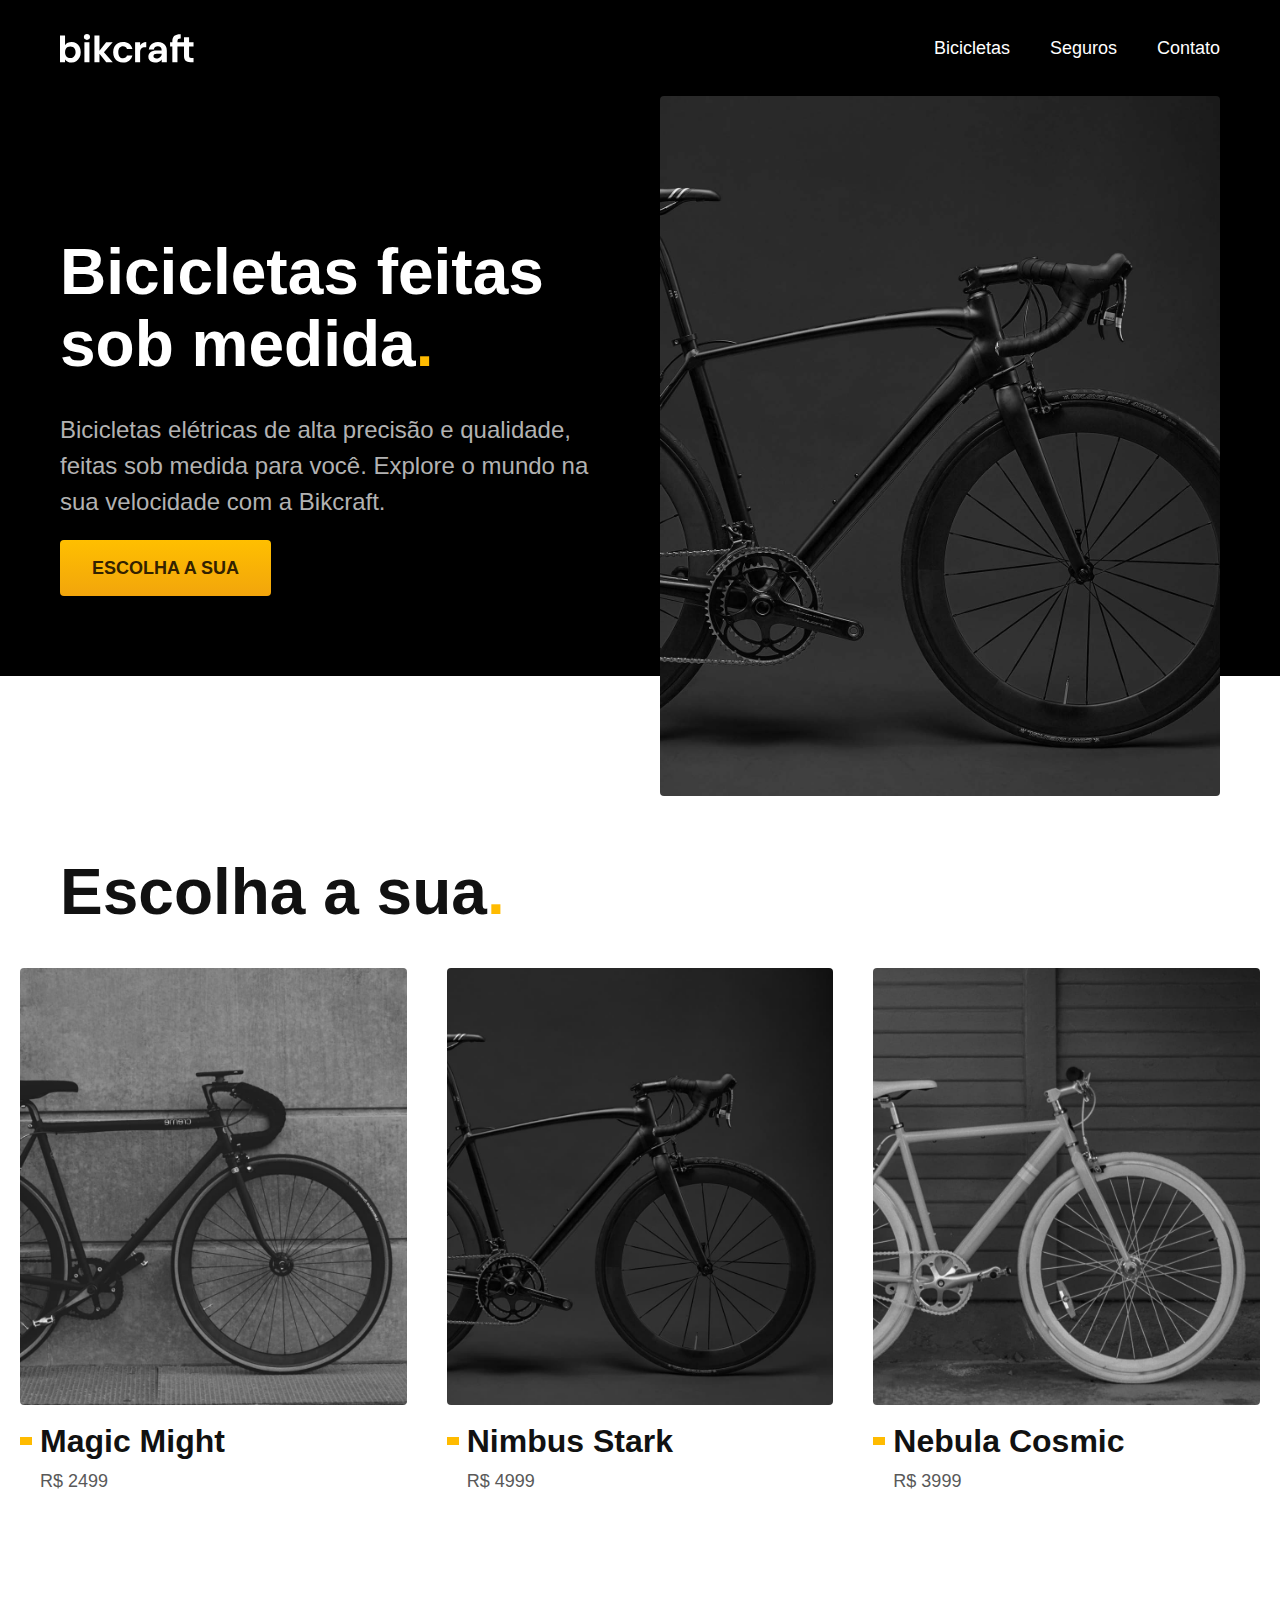
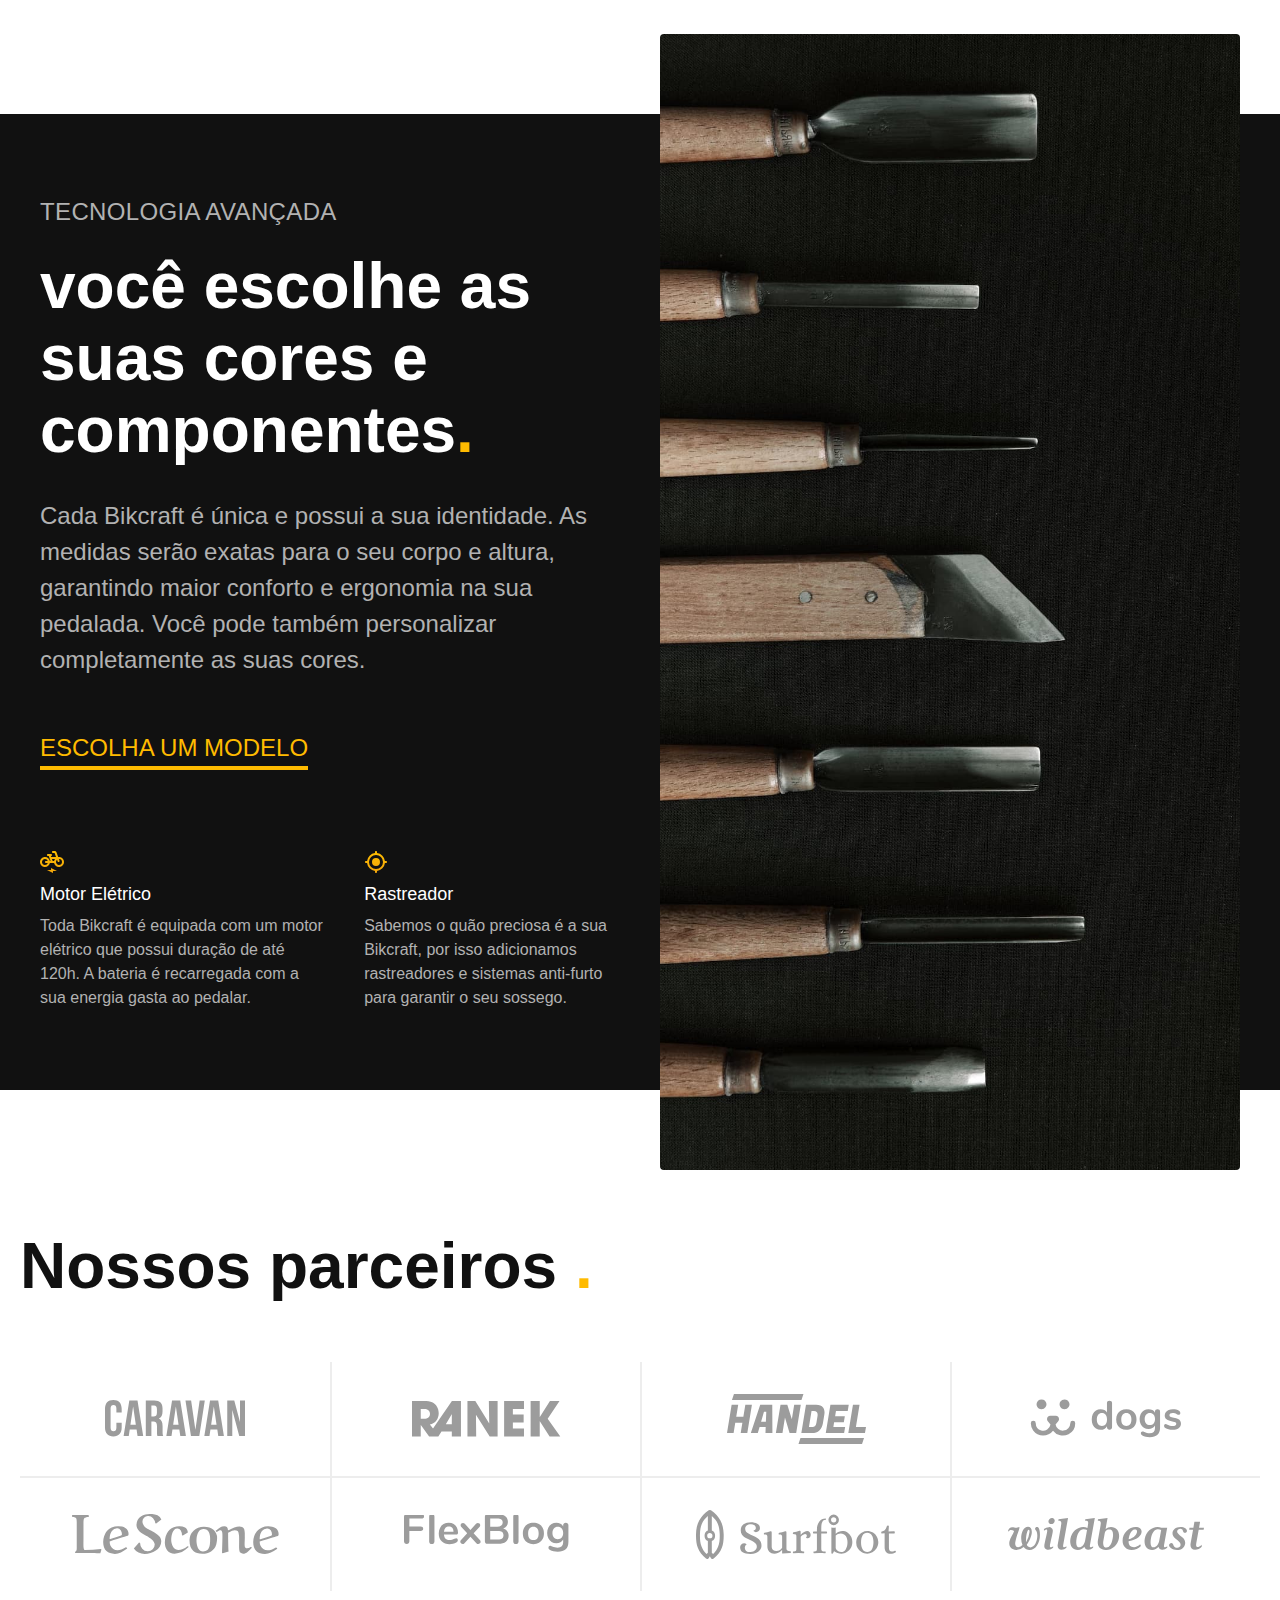
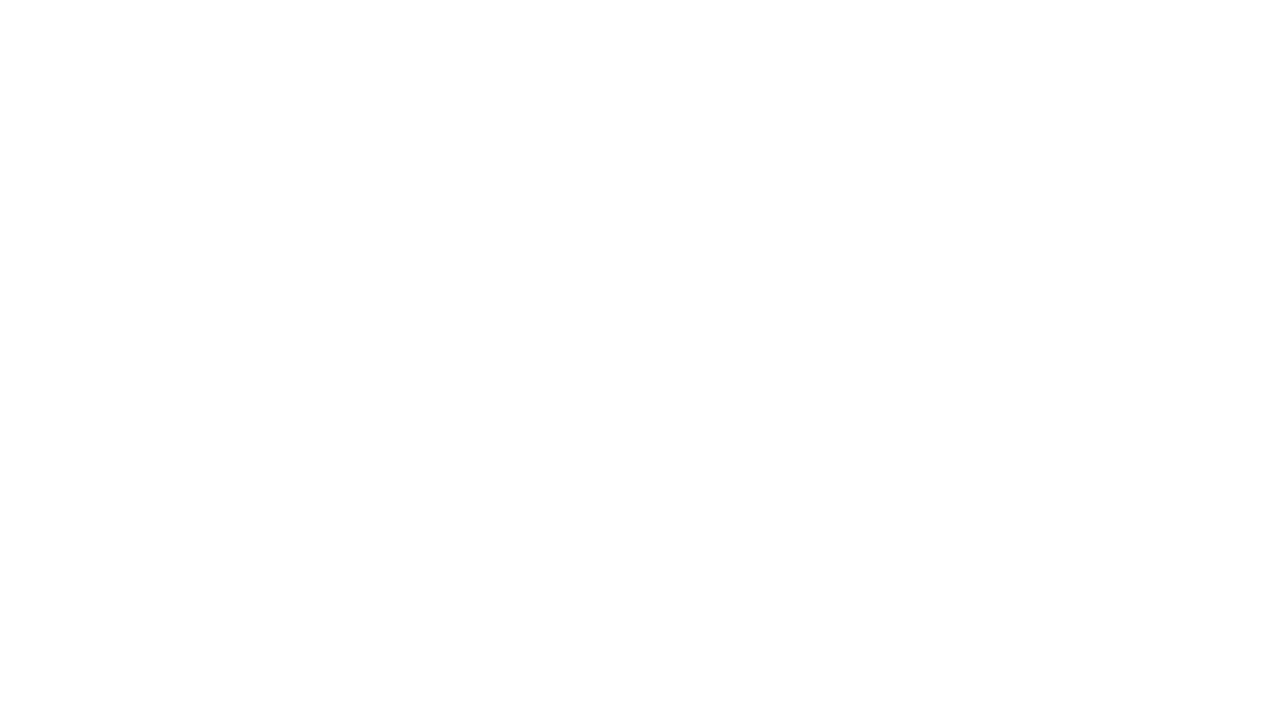
==== index.html @ 850399f4 "commit-init" ====
<!DOCTYPE html>
<html lang="pt-br">

<head>
  <meta charset="UTF-8">
  <meta name="viewport" content="width=device-width, initial-scale=1.0">

  <title>Bikcraft - Bicicletas Elétricas</title>
  <meta name="description" content="Bicicletas elétricas de alta precisão e qualidade,  feitas sob medida para o cliente. Explore o mundo na sua velocidade com a Bikcraft.">

  <link rel="stylesheet" href="./css/style.css">
</head>

<body>
  <header class="header-bg">
    <div class="header">
      <a href="./">
        <img src="./img/bikcraft.svg" alt="Bikcraft">
      </a>

      <nav aria-label="primaria">
        <ul class="header-menu font-1-m cor-0">
          <li><a href="./bicicletas.html">Bicicletas</a></li>
          <li><a href="./seguros.html">Seguros</a></li>
          <li><a href="./contato.html">Contato</a></li>
        </ul>
      </nav>
    </div>
  </header>

  <main class="introducao-bg">
    <div class="introducao">
      <div class="introducao-conteudo">
        <h1 class="font-1-xxl cor-0">Bicicletas feitas sob medida<span class="cor-p1">.</span></h1>
        <p class="font-2-l cor-5">Bicicletas elétricas de alta precisão e qualidade, feitas sob medida para você. Explore o mundo na sua velocidade com a Bikcraft.</p>
        <a class="botao" href="./bicicletas.html">Escolha a sua</a>
      </div>
      <div>
        <img src="./img/fotos/introducao.jpg" alt="Bicicleta elétrica preta.">
      </div>
    </div>
  </main>

  <article class="bicicletas-lista">
    <h2 class="font-1-xxl">Escolha a sua<span class="cor-p1">.</span></h2>

    <ul>
      <li>
        <a href="./bicicletas/magic.html">
          <img src="./img/bicicletas/magic-home.jpg" alt="Bicicleta preta">
          <h3 class="font-1-xl">Magic Might</h3>
          <span class="font-2-m cor-8">R$ 2499</span>
        </a>
      </li>
      <li>
        <a href="./bicicletas/nimbus.html">
          <img src="./img/bicicletas/nimbus-home.jpg" alt="Bicicleta preta">
          <h3 class="font-1-xl">Nimbus Stark</h3>
          <span class="font-2-m cor-8">R$ 4999</span>
        </a>
      </li>
      <li>
        <a href="./bicicletas/nebula.html">
          <img src="./img/bicicletas/nebula-home.jpg" alt="Bicicleta preta">
          <h3 class="font-1-xl">Nebula Cosmic</h3>
          <span class="font-2-m cor-8">R$ 3999</span>
        </a>
      </li>
    </ul>
  </article>
  <article class="tec-bg">
    <div class="tecnologia-container">
      <div class="tec-left">
        <span class=" font-2-l-b cor-5">Tecnologia Avançada</span>
        <h2 class="font-1-xxl cor-0">você escolhe as suas cores e componentes<span class="cor-p1">.</span></h2>
        <p class="font-2-l cor-5">Cada Bikcraft é única e possui a sua identidade. As medidas serão exatas para o seu corpo e altura, garantindo maior conforto e ergonomia na sua pedalada. Você pode também personalizar completamente as suas cores.</p>
        <a class="link cor-p2" href="">ESCOLHA UM MODELO</a>
        <div>
          <div>
            <img src="./img/icones/eletrica.svg" alt="">
            <h3 class=" font-1-m cor-0">Motor Elétrico</h3>
            <p class=" font-2-s cor-5">Toda Bikcraft é equipada com um motor elétrico que possui duração de até 120h. A bateria é recarregada com a sua energia gasta ao pedalar.</p>
            </div>
          <div>
            <img src="./img/icones/rastreador.svg" alt="">
            <h3 class="font-1-m cor-0">Rastreador</h3>
            <p class="font-2-s cor-5">Sabemos o quão preciosa é a sua Bikcraft, por isso adicionamos rastreadores e sistemas anti-furto para garantir o seu sossego.</p>
            </div>
        </div>   
      </div>
      <div class="tec-right">
        <img src="./img/fotos/tecnologia.jpg" alt="">
      </div>
    </div>
  </article>
  <section class="parceiros-lista" aria-label="Parceiros">
    <h2 class="font-1-xxl">Nossos parceiros <span class="cor-p1">.</span></h2>
      <ul>
        <li id="1" class="borda-botton"><img src="./img/parceiros/caravan.svg" alt=""></li>
        <li id="2" class="borda-left borda-botton"><img src="/img/parceiros/ranek.svg" alt=""></li>
        <li id="3" class="borda-left borda-botton" ><img src="/img/parceiros/handel.svg" alt=""></li>
        <li id="4" class="borda-left borda-botton "><img src="/img/parceiros/dogs.svg" alt=""></li>
        <li id="5"><img src="/img/parceiros/lescone.svg" alt=""></li>
        <li id="6" class="borda-left"><img src="/img/parceiros/flexblog.svg" alt=""></li>
        <li id="7" class="borda-left"><img src="/img/parceiros/surfbot.svg" alt=""></li>
        <li id="8" class="borda-left"><img src="/img/parceiros/wildbeast.svg" alt=""></li>
      </ul>
  </section>
</body>

</html>
---- css/style.css ----
@import "./global/global.css";
@import "./utilidades/tipografia.css";
@import "./utilidades/cores.css";

@import "./global/header.css";

/* Utilidades */
@import "./utilidades/componentes.css";

/* Home */
@import "./home/introducao.css";
@import "./home/tecnologia.css";
@import "./home/parceiros.css";

/* Bicicletas */
@import "./bicicletas/bicicletas-lista.css";
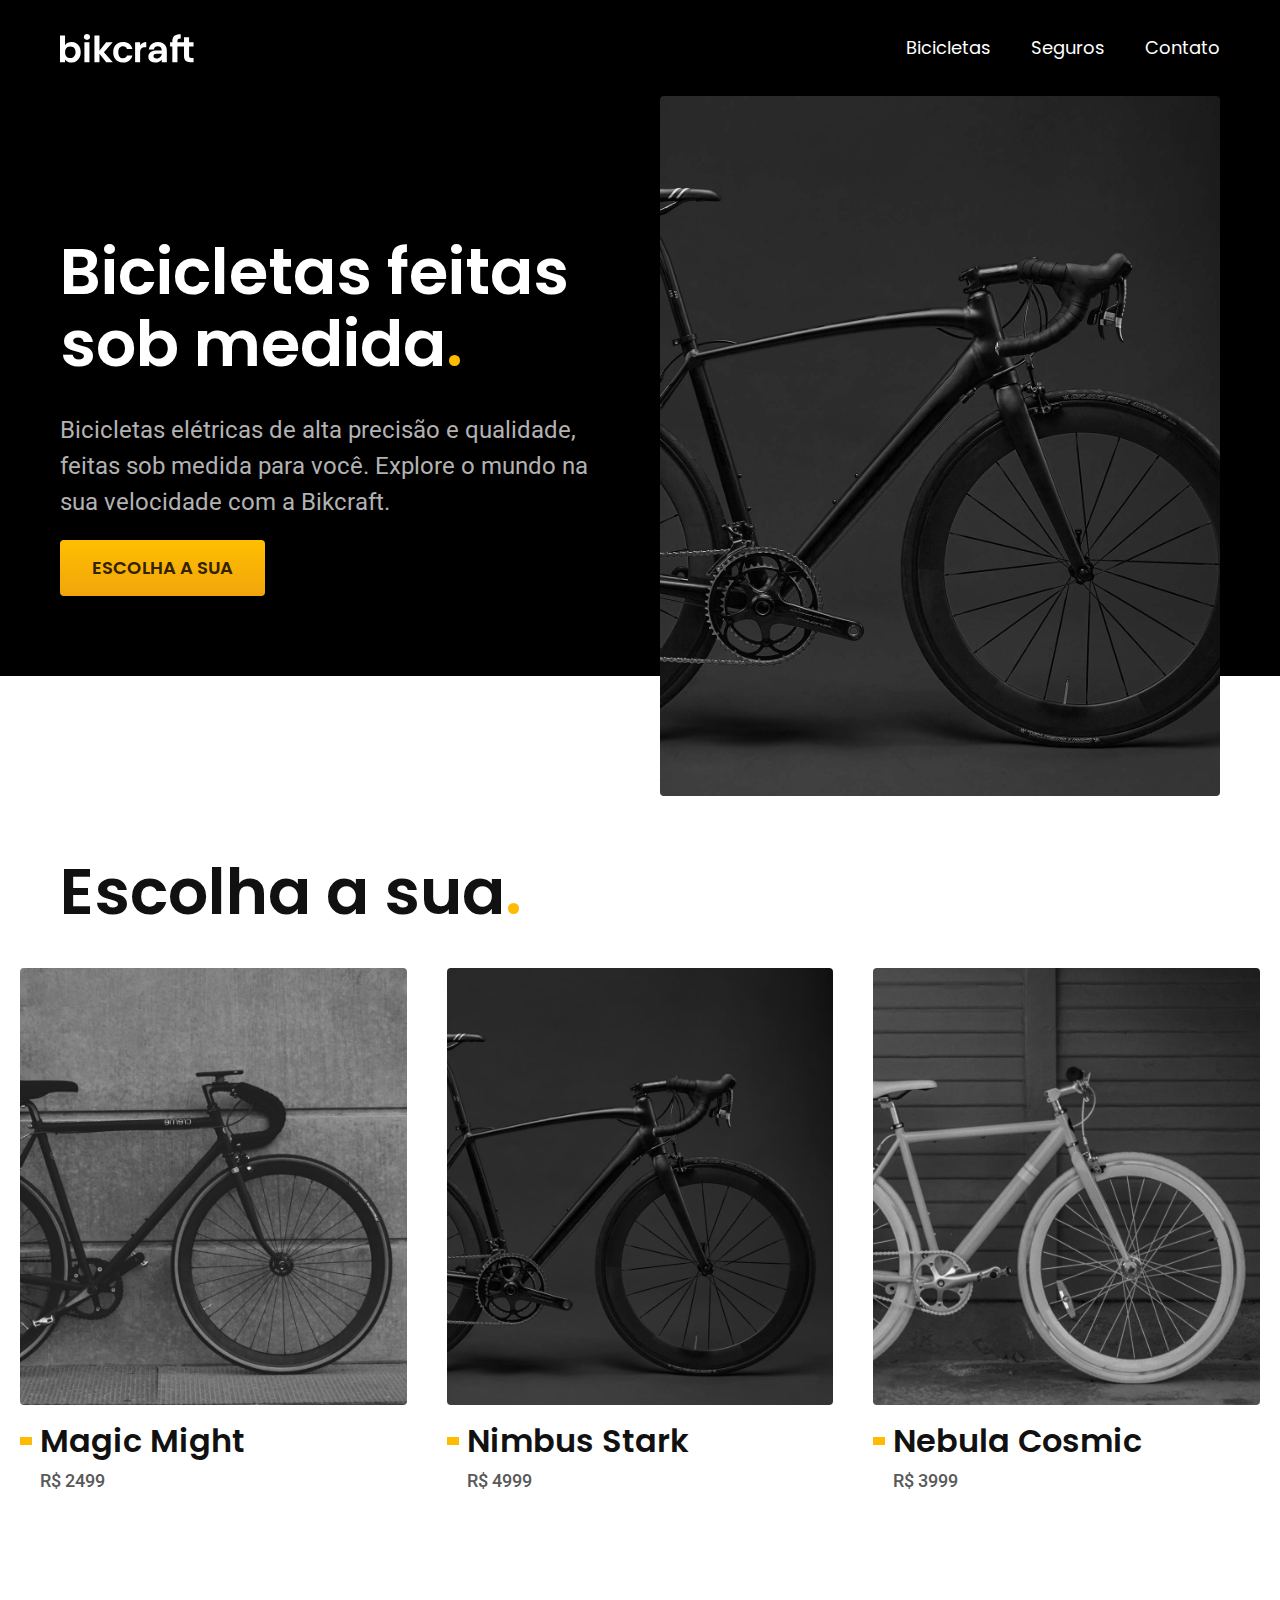
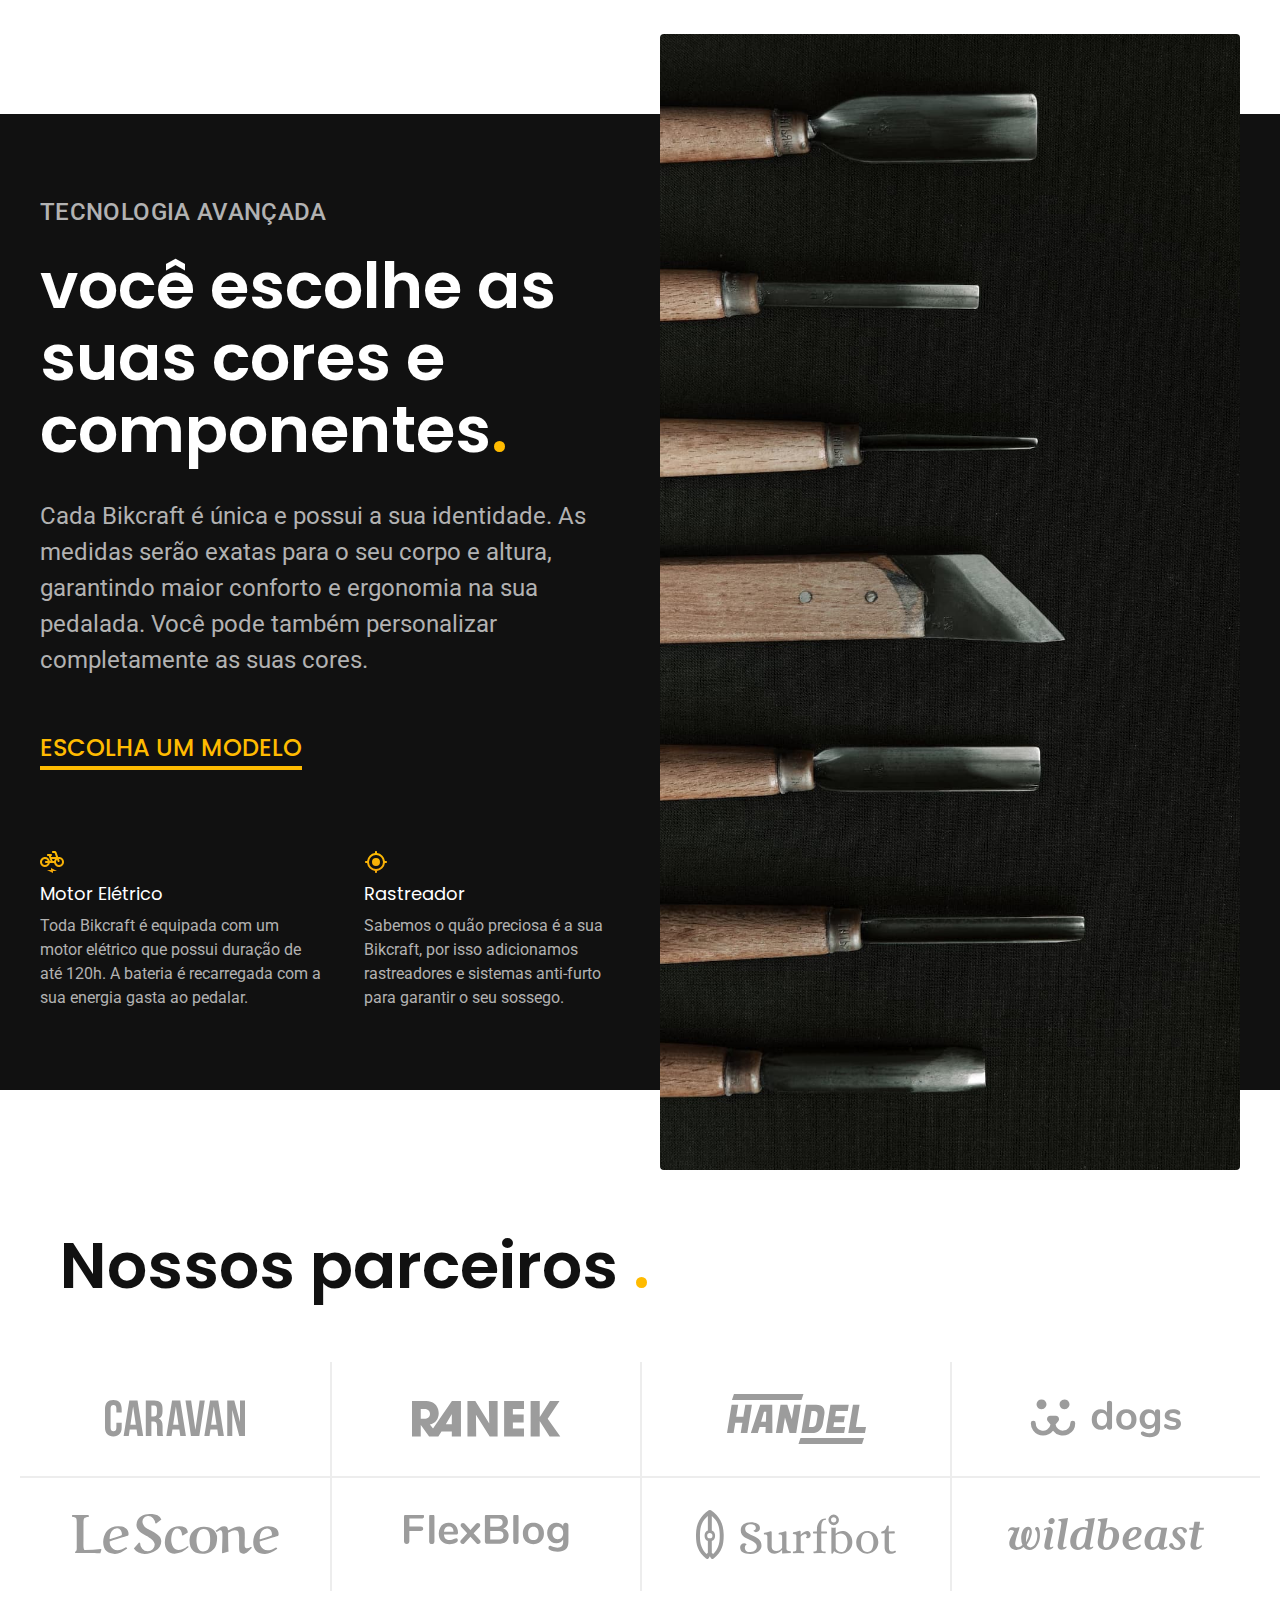
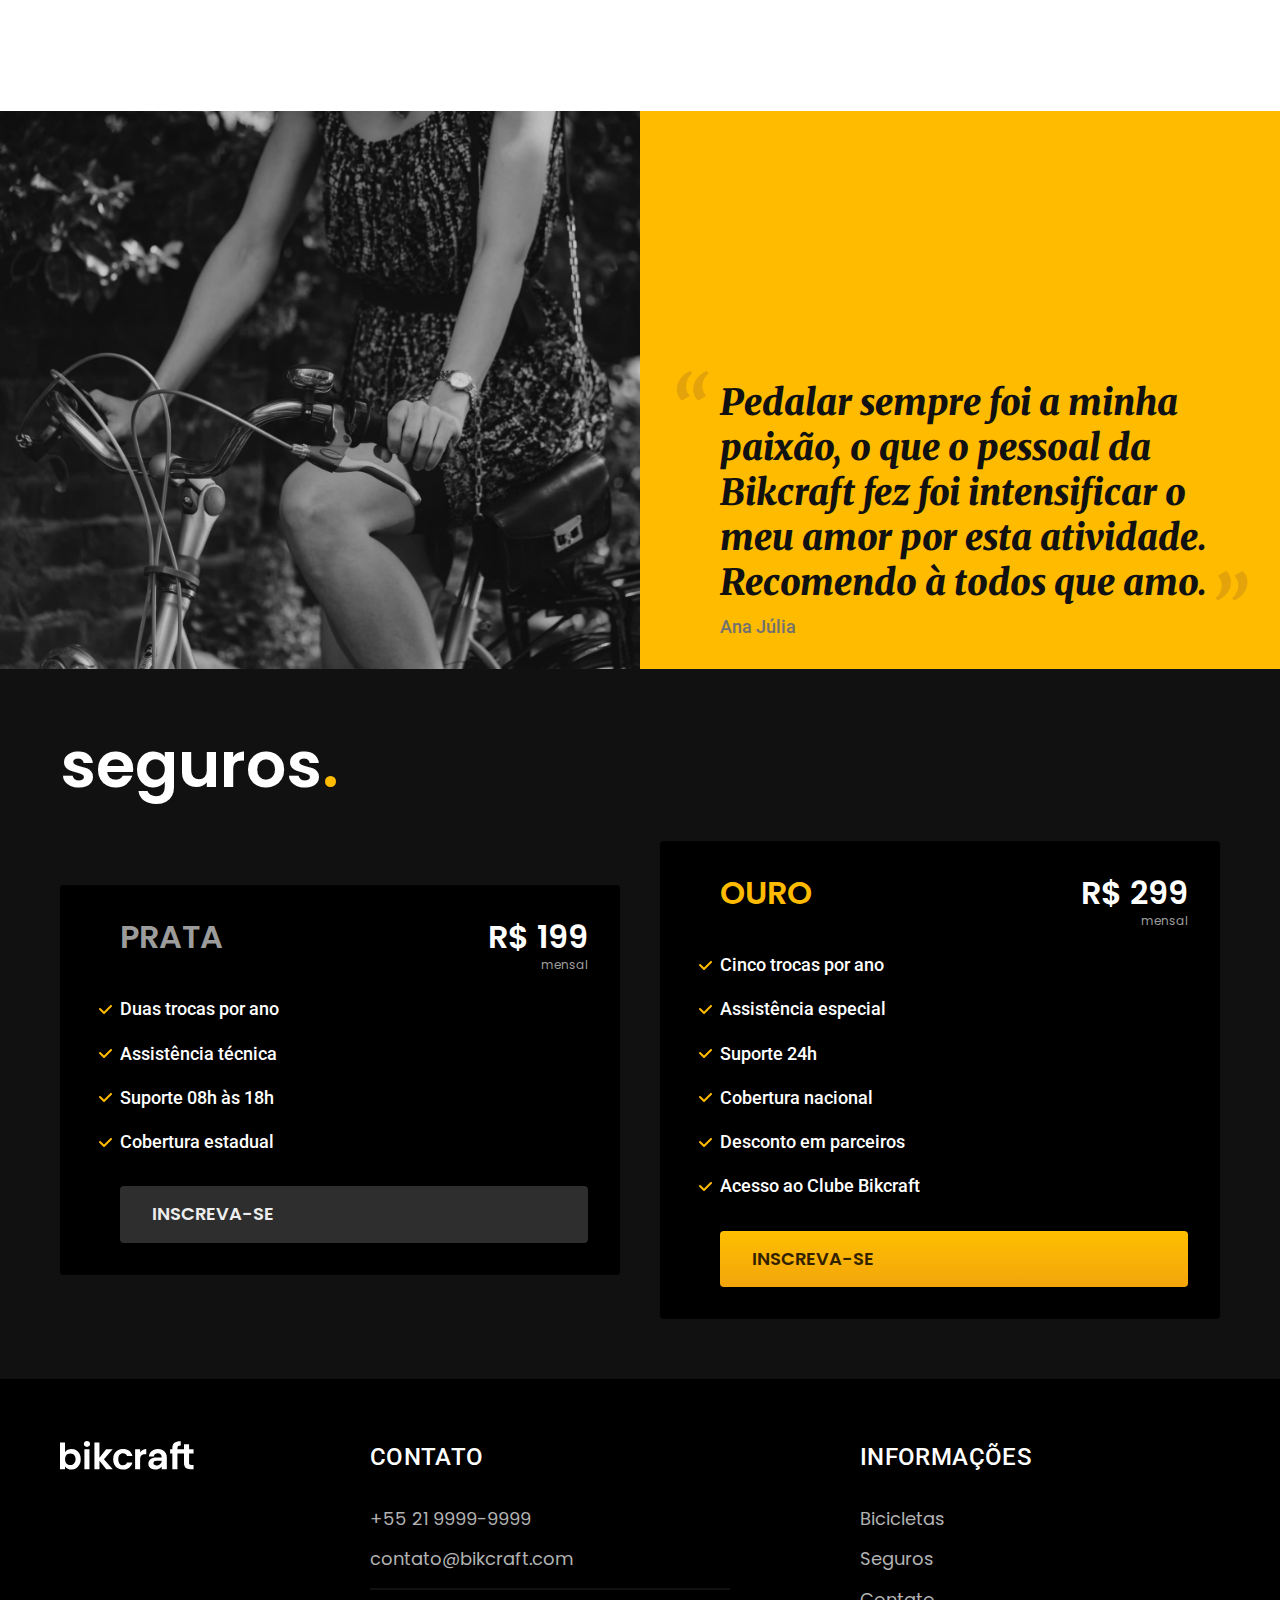
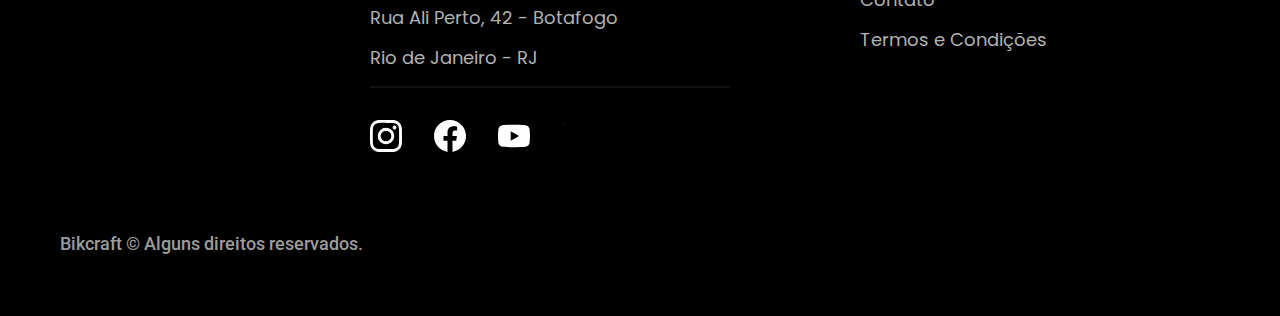
==== commit 824664ac: "seguros-completo" ====
--- a/index.html
+++ b/index.html
@@ -9,6 +9,11 @@
   <meta name="description" content="Bicicletas elétricas de alta precisão e qualidade,  feitas sob medida para o cliente. Explore o mundo na sua velocidade com a Bikcraft.">
 
   <link rel="stylesheet" href="./css/style.css">
+
+<link rel="preconnect" href="https://fonts.googleapis.com">
+<link rel="preconnect" href="https://fonts.gstatic.com" crossorigin>
+<link href="https://fonts.googleapis.com/css2?family=Merriweather:ital,wght@1,900&family=Poppins:wght@400;600&family=Roboto:ital,wght@0,400;0,500;0,700;1,400&display=swap" rel="stylesheet">
+
 </head>
 
 <body>
@@ -17,7 +22,6 @@
       <a href="./">
         <img src="./img/bikcraft.svg" alt="Bikcraft">
       </a>
-
       <nav aria-label="primaria">
         <ul class="header-menu font-1-m cor-0">
           <li><a href="./bicicletas.html">Bicicletas</a></li>
@@ -106,6 +110,76 @@
         <li id="8" class="borda-left"><img src="/img/parceiros/wildbeast.svg" alt=""></li>
       </ul>
   </section>
+  <section class="depoimento">
+    <div>
+      <img src="./img/fotos/depoimento.jpg" alt="">
+      </div>
+      <div class="depoimento-conteudo">
+      <blockquote>
+      <p>Pedalar sempre foi a minha paixão, o que o pessoal da Bikcraft fez foi intensificar o meu amor por esta atividade. Recomendo à todos que amo.</p>
+      </blockquote>
+      <span class="font-2-m cor-7">Ana Júlia</span>
+      </div>
+  </section>
+  <article class="seguros-bg">
+    <div class="seguros container">
+      <h2 class="font-1-xxl cor-0">seguros<span class="cor-p1">.</span></h2>
+      <div class="seguros-item">
+        <h3 class="font-1-xl cor-6">PRATA</h3>
+        <span class="font-1-xl cor-0">R$ 199 <span class="font-1-xs cor-6">mensal</span></span>
+        <ul class="font-2-m cor-0">
+          <li>Duas trocas por ano</li>
+          <li>Assistência técnica</li>
+          <li>Suporte 08h às 18h</li>
+          <li>Cobertura estadual</li>
+        </ul>
+        <a class="botao secundario" href="./orcamento.html">Inscreva-se</a>
+      </div>
+      <div class="seguros-item">
+        <h3 class="font-1-xl cor-p1">OURO</h3>
+        <span class="font-1-xl cor-0">R$ 299 <span class="font-1-xs cor-6">mensal</span></span>
+        <ul class="font-2-m cor-0">
+          <li>Cinco trocas por ano</li>
+          <li>Assistência especial</li>
+          <li>Suporte 24h</li>
+          <li>Cobertura nacional</li>
+          <li>Desconto em parceiros</li>
+          <li>Acesso ao Clube Bikcraft</li>
+        </ul>
+        <a class="botao" href="./orcamento.html">Inscreva-se</a>
+      </div>
+    </div>
+  </article>
+  <footer class="footer-bg">
+    <div class="footer container">
+      <img src="/img/bikcraft.svg" alt="">
+      <div class="footer-contato">
+        <h3 class="font-2-l-b cor-0">Contato</h3>
+        <ul class="font-1-m cor-5">
+          <li><a href="tel:+55 21 9999-9999">+55 21 9999-9999</a></li>
+          <li><a href="mailto:contato@bikcraft.com">contato@bikcraft.com</a></li>
+          <li>Rua Ali Perto, 42 - Botafogo</li>
+          <li>Rio de Janeiro - RJ</li>
+        </ul>
+        <div class="footer-redes">
+          <a href=""><img src="./img/redes/instagram.svg" alt=""></a>
+          <a href=""><img src="./img/redes/facebook.svg" alt=""></a>
+          <a href=""><img src="./img/redes/youtube.svg" alt=""></a>'
+        </div>
+      </div>  
+      <div class="footer-info">
+        <h3 class="font-2-l-b cor-0">Informações</h3>
+        <nav>
+        <ul class="font-1-m cor-5">
+          <li><a href="bicibletas.html">Bicicletas</a></li>
+          <li><a href="seguros.html">Seguros</a></li>
+          <li><a href="contato.html">Contato</a></li>
+          <li><a href="termos.html">Termos e Condições</a></li>
+        </ul>
+      </nav>
+      </div>
+      <p class="footer-copy font-2-m cor-6">Bikcraft © Alguns direitos reservados.</p>
+    </div>
+  </footer>
 </body>
-
 </html>--- a/css/style.css
+++ b/css/style.css
@@ -11,8 +11,14 @@
 @import "./home/introducao.css";
 @import "./home/tecnologia.css";
 @import "./home/parceiros.css";
+@import "./home/depoimento.css";
+@import "./home/footer.css";
+
 
 /* Bicicletas */
 @import "./bicicletas/bicicletas-lista.css";
 
 
+@import "./seguros/seguros.css";
+@import "./seguros/vantagens.css";
+@import "./termos/termos.css";
